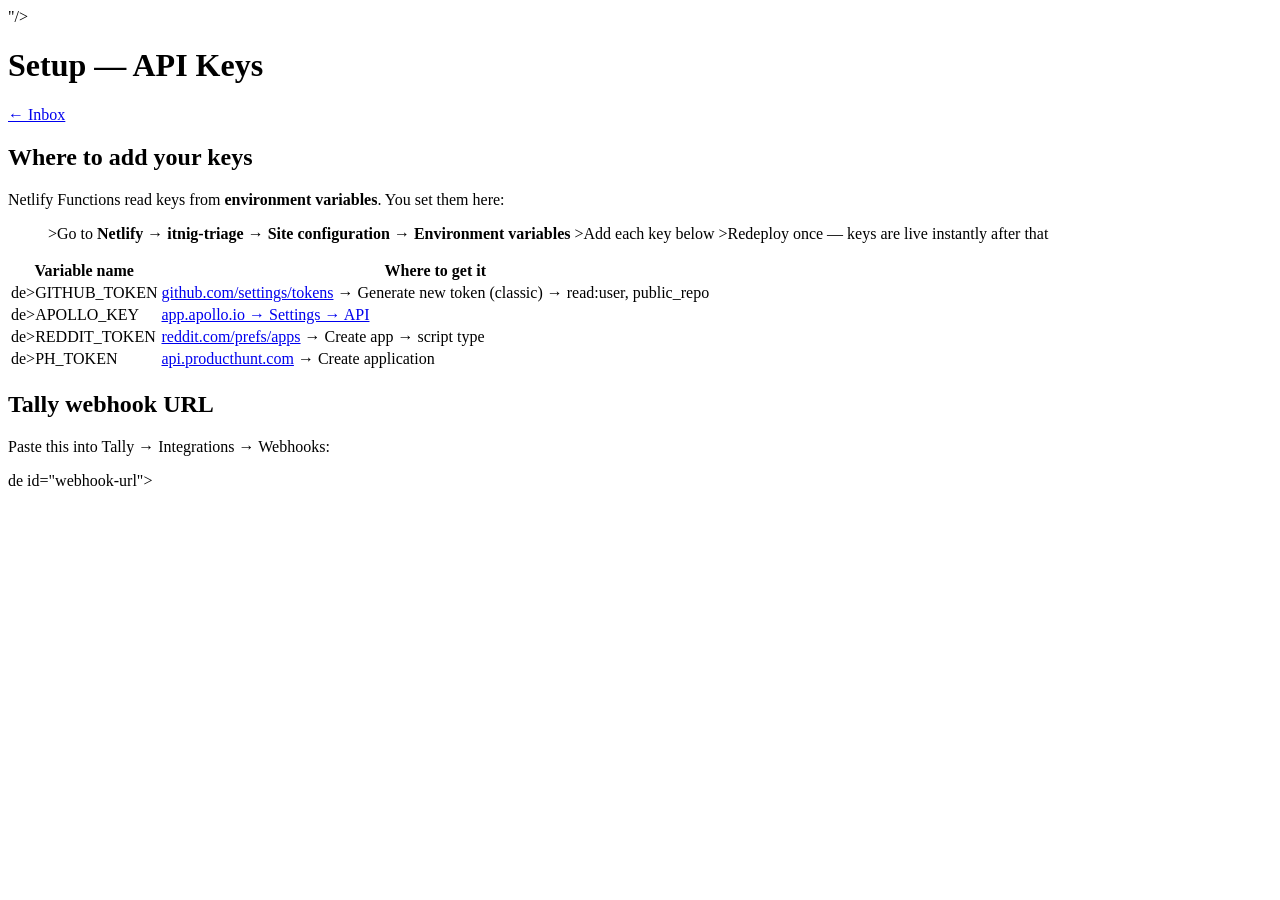
==== frontend/setup.html @ f3d38985 "Create setup.html" ====
<!DOCTYPE html>
<html lang="en">
<head>
  <meta charset="UTF-8"/>
  <title>ITNIG Triage — Setup</title>
  "/>
</head>
<body>
  <header>
    <h1>Setup — API Keys</h1>
    <a href="index.html" class="btn-secondary">← Inbox</a>
  </header>

  <div class="card">
    <h2>Where to add your keys</h2>
    <p>Netlify Functions read keys from <strong>environment variables</strong>. You set them here:</p>
    <ol>
      >Go to <strong>Netlify → itnig-triage → Site configuration → Environment variables</strong></li>
      >Add each key below</li>
      >Redeploy once — keys are live instantly after that</li>
    </ol>

    <table>
      <thead><tr><th>Variable name</th><th>Where to get it</th></tr></thead>
      <tbody>
        <tr><td>de>GITHUB_TOKEN</code></td><td><a href="https://github.com/settings/tokens" target="_blank">github.com/settings/tokens</a> → Generate new token (classic) → read:user, public_repo</td></tr>
        <tr><td>de>APOLLO_KEY</code></td><td><a href="https://app.apollo.io/#/settings/integrations/api" target="_blank">app.apollo.io → Settings → API</a></td></tr>
        <tr><td>de>REDDIT_TOKEN</code></td><td><a href="https://www.reddit.com/prefs/apps" target="_blank">reddit.com/prefs/apps</a> → Create app → script type</td></tr>
        <tr><td>de>PH_TOKEN</code></td><td><a href="https://api.producthunt.com/v2/oauth/applications" target="_blank">api.producthunt.com</a> → Create application</td></tr>
      </tbody>
    </table>
  </div>

  <div class="card">
    <h2>Tally webhook URL</h2>
    <p>Paste this into Tally → Integrations → Webhooks:</p>
    de id="webhook-url"></code>
    <script>
      document.getElementById("webhook-url").textContent =
        window.location.origin + "/triage";
    </script>
  </div>
</body>
</html>
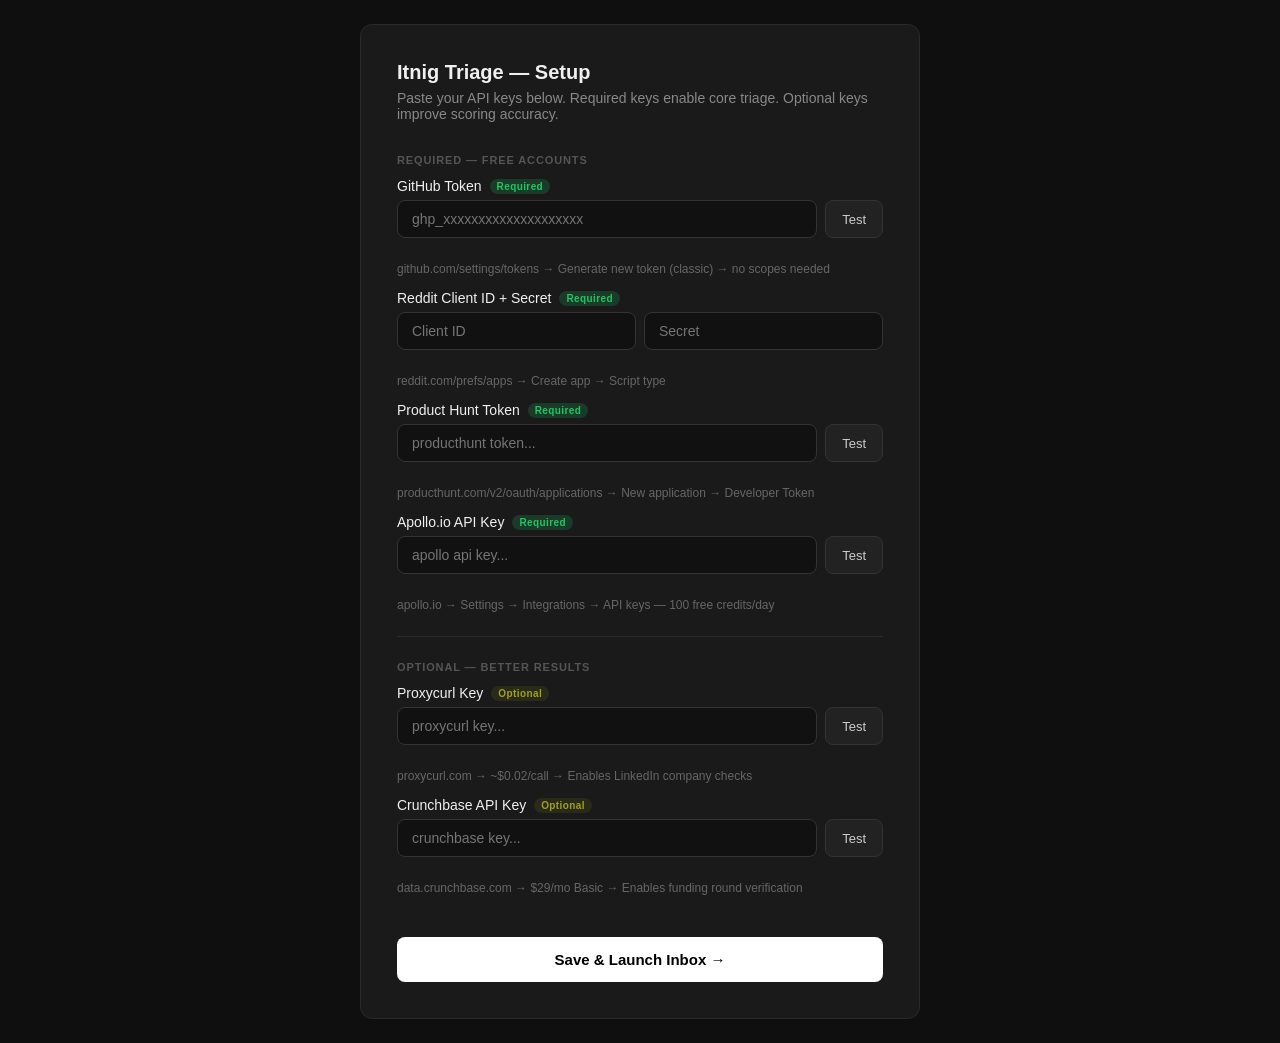
==== commit 340ed175: "Update setup.html" ====
--- a/frontend/setup.html
+++ b/frontend/setup.html
@@ -1,44 +1,192 @@
 <!DOCTYPE html>
 <html lang="en">
 <head>
-  <meta charset="UTF-8"/>
-  <title>ITNIG Triage — Setup</title>
-  "/>
+  <meta charset="UTF-8" />
+  <meta name="viewport" content="width=device-width, initial-scale=1.0" />
+  <title>Itnig Triage — Setup</title>
+  <style>
+    * { box-sizing: border-box; margin: 0; padding: 0; }
+    body { font-family: -apple-system, BlinkMacSystemFont, "Segoe UI", sans-serif;
+           background: #0f0f0f; color: #f0f0f0; min-height: 100vh;
+           display: flex; align-items: center; justify-content: center; padding: 24px; }
+    .card { background: #1a1a1a; border: 1px solid #2a2a2a; border-radius: 12px;
+            width: 100%; max-width: 560px; padding: 36px; }
+    h1 { font-size: 20px; font-weight: 600; margin-bottom: 6px; }
+    .subtitle { color: #888; font-size: 14px; margin-bottom: 32px; }
+    .section-label { font-size: 11px; font-weight: 600; letter-spacing: 0.08em;
+                     color: #555; text-transform: uppercase; margin: 24px 0 12px; }
+    .field { margin-bottom: 14px; }
+    .field-header { display: flex; align-items: center; gap: 8px; margin-bottom: 6px; }
+    .field-name { font-size: 14px; font-weight: 500; }
+    .field-hint { font-size: 12px; color: #666; margin-top: 4px; }
+    .input-row { display: flex; gap: 8px; }
+    input[type="text"], input[type="password"] {
+      flex: 1; background: #111; border: 1px solid #333; border-radius: 8px;
+      padding: 10px 14px; color: #f0f0f0; font-size: 14px; outline: none;
+      transition: border-color 0.2s; }
+    input:focus { border-color: #555; }
+    .btn-test { background: #222; border: 1px solid #333; border-radius: 8px;
+                color: #ccc; font-size: 13px; padding: 10px 16px; cursor: pointer;
+                white-space: nowrap; transition: all 0.2s; }
+    .btn-test:hover { background: #2a2a2a; border-color: #444; }
+    .btn-test.ok  { border-color: #22c55e; color: #22c55e; }
+    .btn-test.err { border-color: #ef4444; color: #ef4444; }
+    .status { font-size: 12px; margin-top: 4px; min-height: 16px; }
+    .status.ok  { color: #22c55e; }
+    .status.err { color: #ef4444; }
+    .divider { border: none; border-top: 1px solid #2a2a2a; margin: 24px 0; }
+    .btn-save { width: 100%; background: #fff; color: #000; border: none;
+                border-radius: 8px; padding: 14px; font-size: 15px; font-weight: 600;
+                cursor: pointer; margin-top: 28px; transition: opacity 0.2s; }
+    .btn-save:hover { opacity: 0.88; }
+    .btn-save:disabled { opacity: 0.3; cursor: not-allowed; }
+    .badge { font-size: 10px; padding: 2px 7px; border-radius: 20px;
+             font-weight: 600; letter-spacing: 0.04em; }
+    .badge.req { background: #1a3a2a; color: #22c55e; }
+    .badge.opt { background: #2a2a1a; color: #a0a020; }
+  </style>
 </head>
 <body>
-  <header>
-    <h1>Setup — API Keys</h1>
-    <a href="index.html" class="btn-secondary">← Inbox</a>
-  </header>
+<div class="card">
+  <h1>Itnig Triage — Setup</h1>
+  <p class="subtitle">Paste your API keys below. Required keys enable core triage. Optional keys improve scoring accuracy.</p>
 
-  <div class="card">
-    <h2>Where to add your keys</h2>
-    <p>Netlify Functions read keys from <strong>environment variables</strong>. You set them here:</p>
-    <ol>
-      >Go to <strong>Netlify → itnig-triage → Site configuration → Environment variables</strong></li>
-      >Add each key below</li>
-      >Redeploy once — keys are live instantly after that</li>
-    </ol>
+  <div class="section-label">Required — Free accounts</div>
 
-    <table>
-      <thead><tr><th>Variable name</th><th>Where to get it</th></tr></thead>
-      <tbody>
-        <tr><td>de>GITHUB_TOKEN</code></td><td><a href="https://github.com/settings/tokens" target="_blank">github.com/settings/tokens</a> → Generate new token (classic) → read:user, public_repo</td></tr>
-        <tr><td>de>APOLLO_KEY</code></td><td><a href="https://app.apollo.io/#/settings/integrations/api" target="_blank">app.apollo.io → Settings → API</a></td></tr>
-        <tr><td>de>REDDIT_TOKEN</code></td><td><a href="https://www.reddit.com/prefs/apps" target="_blank">reddit.com/prefs/apps</a> → Create app → script type</td></tr>
-        <tr><td>de>PH_TOKEN</code></td><td><a href="https://api.producthunt.com/v2/oauth/applications" target="_blank">api.producthunt.com</a> → Create application</td></tr>
-      </tbody>
-    </table>
+  <div class="field">
+    <div class="field-header">
+      <span class="field-name">GitHub Token</span>
+      <span class="badge req">Required</span>
+    </div>
+    <div class="input-row">
+      <input type="password" id="GITHUB_TOKEN" placeholder="ghp_xxxxxxxxxxxxxxxxxxxx" />
+      <button class="btn-test" onclick="test('GITHUB_TOKEN')">Test</button>
+    </div>
+    <div class="status" id="status_GITHUB_TOKEN"></div>
+    <div class="field-hint">github.com/settings/tokens → Generate new token (classic) → no scopes needed</div>
   </div>
 
-  <div class="card">
-    <h2>Tally webhook URL</h2>
-    <p>Paste this into Tally → Integrations → Webhooks:</p>
-    de id="webhook-url"></code>
-    <script>
-      document.getElementById("webhook-url").textContent =
-        window.location.origin + "/triage";
-    </script>
+  <div class="field">
+    <div class="field-header">
+      <span class="field-name">Reddit Client ID + Secret</span>
+      <span class="badge req">Required</span>
+    </div>
+    <div class="input-row">
+      <input type="password" id="REDDIT_CLIENT_ID" placeholder="Client ID" />
+      <input type="password" id="REDDIT_SECRET" placeholder="Secret" />
+    </div>
+    <div class="status" id="status_REDDIT_CLIENT_ID"></div>
+    <div class="field-hint">reddit.com/prefs/apps → Create app → Script type</div>
   </div>
+
+  <div class="field">
+    <div class="field-header">
+      <span class="field-name">Product Hunt Token</span>
+      <span class="badge req">Required</span>
+    </div>
+    <div class="input-row">
+      <input type="password" id="PH_TOKEN" placeholder="producthunt token..." />
+      <button class="btn-test" onclick="test('PH_TOKEN')">Test</button>
+    </div>
+    <div class="status" id="status_PH_TOKEN"></div>
+    <div class="field-hint">producthunt.com/v2/oauth/applications → New application → Developer Token</div>
+  </div>
+
+  <div class="field">
+    <div class="field-header">
+      <span class="field-name">Apollo.io API Key</span>
+      <span class="badge req">Required</span>
+    </div>
+    <div class="input-row">
+      <input type="password" id="APOLLO_KEY" placeholder="apollo api key..." />
+      <button class="btn-test" onclick="test('APOLLO_KEY')">Test</button>
+    </div>
+    <div class="status" id="status_APOLLO_KEY"></div>
+    <div class="field-hint">apollo.io → Settings → Integrations → API keys — 100 free credits/day</div>
+  </div>
+
+  <hr class="divider" />
+  <div class="section-label">Optional — Better results</div>
+
+  <div class="field">
+    <div class="field-header">
+      <span class="field-name">Proxycurl Key</span>
+      <span class="badge opt">Optional</span>
+    </div>
+    <div class="input-row">
+      <input type="password" id="PROXYCURL_KEY" placeholder="proxycurl key..." />
+      <button class="btn-test" onclick="test('PROXYCURL_KEY')">Test</button>
+    </div>
+    <div class="status" id="status_PROXYCURL_KEY"></div>
+    <div class="field-hint">proxycurl.com → ~$0.02/call → Enables LinkedIn company checks</div>
+  </div>
+
+  <div class="field">
+    <div class="field-header">
+      <span class="field-name">Crunchbase API Key</span>
+      <span class="badge opt">Optional</span>
+    </div>
+    <div class="input-row">
+      <input type="password" id="CRUNCHBASE_KEY" placeholder="crunchbase key..." />
+      <button class="btn-test" onclick="test('CRUNCHBASE_KEY')">Test</button>
+    </div>
+    <div class="status" id="status_CRUNCHBASE_KEY"></div>
+    <div class="field-hint">data.crunchbase.com → $29/mo Basic → Enables funding round verification</div>
+  </div>
+
+  <button class="btn-save" onclick="saveKeys()">Save & Launch Inbox →</button>
+</div>
+
+<script>
+  const BACKEND = "/.netlify/functions/triage";
+
+  async function test(key) {
+    const val = document.getElementById(key)?.value?.trim();
+    const btn = document.querySelector(`button[onclick="test('${key}')"]`);
+    const status = document.getElementById(`status_${key}`);
+    if (!val) { status.textContent = "Paste a key first"; status.className = "status err"; return; }
+    btn.textContent = "Testing...";
+    try {
+      const res = await fetch(`${BACKEND}?test=${key}`, {
+        method: "POST",
+        headers: { "Content-Type": "application/json" },
+        body: JSON.stringify({ test_key: key, test_value: val })
+      });
+      const data = await res.json();
+      if (data.ok) {
+        btn.textContent = "✓ Connected"; btn.className = "btn-test ok";
+        status.textContent = data.message || "Connected successfully";
+        status.className = "status ok";
+        localStorage.setItem(key, val);
+      } else {
+        btn.textContent = "✗ Failed"; btn.className = "btn-test err";
+        status.textContent = data.error || "Invalid key";
+        status.className = "status err";
+      }
+    } catch {
+      btn.textContent = "✗ Error"; btn.className = "btn-test err";
+      status.textContent = "Could not reach backend";
+      status.className = "status err";
+    }
+  }
+
+  function saveKeys() {
+    const keys = ["GITHUB_TOKEN","REDDIT_CLIENT_ID","REDDIT_SECRET",
+                  "PH_TOKEN","APOLLO_KEY","PROXYCURL_KEY","CRUNCHBASE_KEY"];
+    keys.forEach(k => {
+      const val = document.getElementById(k)?.value?.trim();
+      if (val) localStorage.setItem(k, val);
+    });
+    window.location.href = "/index.html";
+  }
+
+  // Pre-fill from localStorage if returning
+  ["GITHUB_TOKEN","REDDIT_CLIENT_ID","REDDIT_SECRET",
+   "PH_TOKEN","APOLLO_KEY","PROXYCURL_KEY","CRUNCHBASE_KEY"].forEach(k => {
+    const saved = localStorage.getItem(k);
+    const el = document.getElementById(k);
+    if (saved && el) el.value = saved;
+  });
+</script>
 </body>
 </html>
